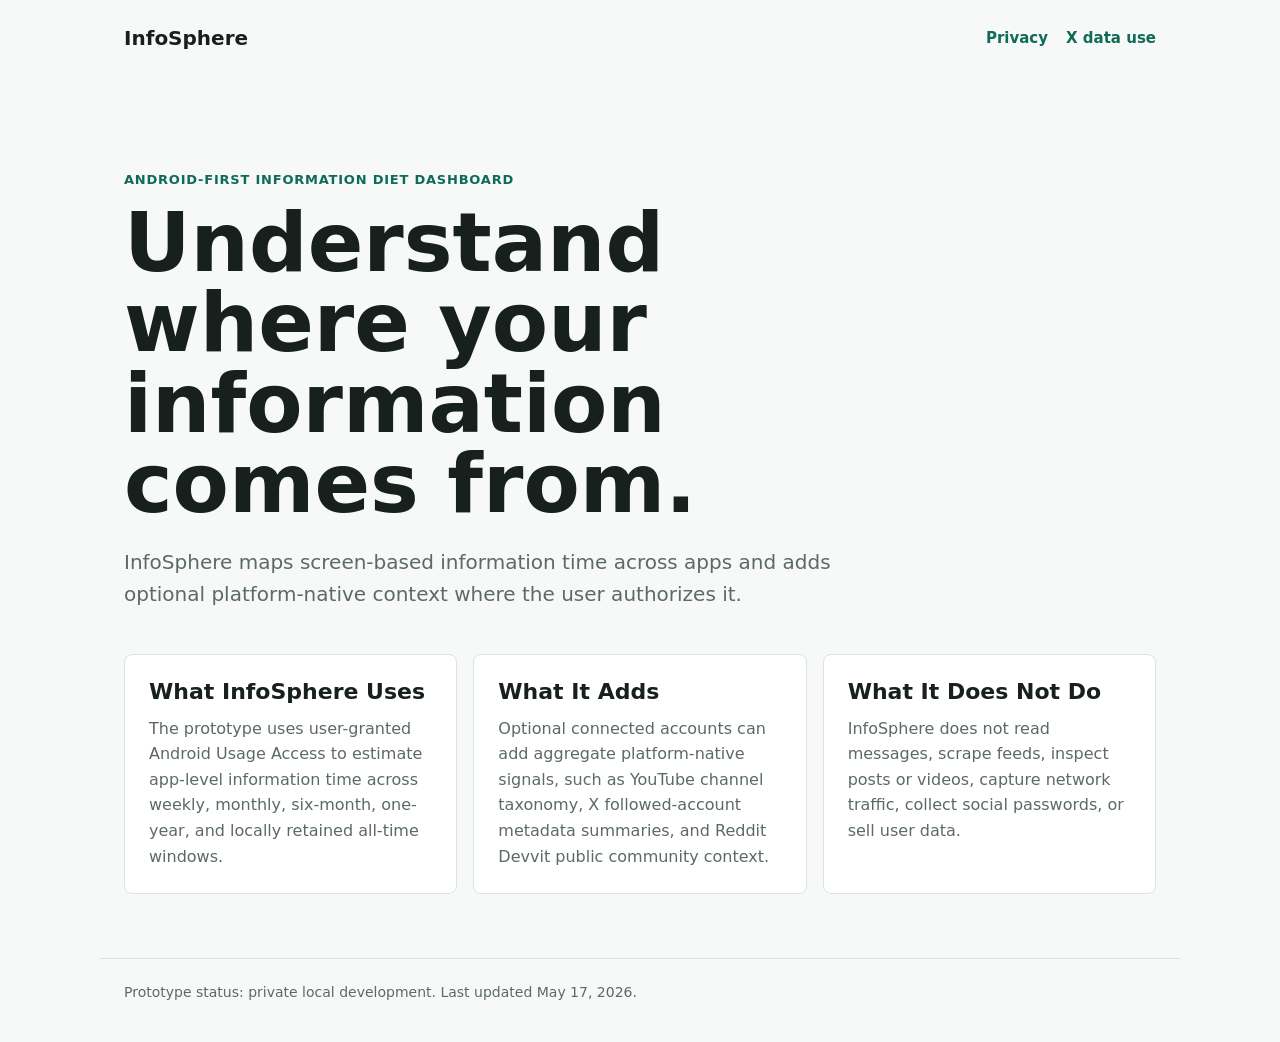
==== index.html @ ef08e214 "Add public InfoSphere site" ====
<!doctype html>
<html lang="en">
  <head>
    <meta charset="utf-8">
    <meta name="viewport" content="width=device-width, initial-scale=1">
    <title>InfoSphere</title>
    <meta
      name="description"
      content="InfoSphere helps people understand where their screen-based information comes from using local app usage and optional platform-native context."
    >
    <link rel="stylesheet" href="styles.css">
  </head>
  <body>
    <header class="site-header">
      <a class="brand" href="index.html" aria-label="InfoSphere home">InfoSphere</a>
      <nav aria-label="Primary">
        <a href="privacy.html">Privacy</a>
        <a href="x-data-use.html">X data use</a>
      </nav>
    </header>

    <main>
      <section class="hero" aria-labelledby="title">
        <p class="eyebrow">Android-first information diet dashboard</p>
        <h1 id="title">Understand where your information comes from.</h1>
        <p class="lede">
          InfoSphere maps screen-based information time across apps and adds optional platform-native context where the user authorizes it.
        </p>
      </section>

      <section class="content-grid" aria-label="Project summary">
        <article>
          <h2>What InfoSphere Uses</h2>
          <p>
            The prototype uses user-granted Android Usage Access to estimate app-level information time across weekly, monthly, six-month, one-year, and locally retained all-time windows.
          </p>
        </article>
        <article>
          <h2>What It Adds</h2>
          <p>
            Optional connected accounts can add aggregate platform-native signals, such as YouTube channel taxonomy, X followed-account metadata summaries, and Reddit Devvit public community context.
          </p>
        </article>
        <article>
          <h2>What It Does Not Do</h2>
          <p>
            InfoSphere does not read messages, scrape feeds, inspect posts or videos, capture network traffic, collect social passwords, or sell user data.
          </p>
        </article>
      </section>
    </main>

    <footer>
      <p>Prototype status: private local development. Last updated May 17, 2026.</p>
    </footer>
  </body>
</html>
---- styles.css ----
:root {
  color-scheme: light;
  --bg: #f7f9f8;
  --surface: #ffffff;
  --text: #17201d;
  --muted: #5c6a64;
  --line: #dbe4df;
  --accent: #0f6b57;
  --accent-soft: #e2f1ed;
}

* {
  box-sizing: border-box;
}

body {
  margin: 0;
  background: var(--bg);
  color: var(--text);
  font-family: Inter, ui-sans-serif, system-ui, -apple-system, BlinkMacSystemFont, "Segoe UI", sans-serif;
  line-height: 1.6;
}

a {
  color: var(--accent);
  text-decoration: none;
}

a:hover {
  text-decoration: underline;
}

.site-header {
  display: flex;
  align-items: center;
  justify-content: space-between;
  gap: 24px;
  max-width: 1080px;
  margin: 0 auto;
  padding: 22px 24px;
}

.brand {
  color: var(--text);
  font-size: 20px;
  font-weight: 800;
  letter-spacing: 0;
}

nav {
  display: flex;
  gap: 18px;
  flex-wrap: wrap;
  font-size: 15px;
  font-weight: 650;
}

main {
  max-width: 1080px;
  margin: 0 auto;
  padding: 42px 24px 64px;
}

.hero {
  max-width: 820px;
  padding: 52px 0 44px;
}

.eyebrow {
  margin: 0 0 12px;
  color: var(--accent);
  font-size: 13px;
  font-weight: 800;
  letter-spacing: 0.06em;
  text-transform: uppercase;
}

h1 {
  max-width: 820px;
  margin: 0;
  font-size: clamp(42px, 8vw, 82px);
  line-height: 0.98;
  letter-spacing: 0;
}

h2 {
  margin: 0 0 10px;
  font-size: 22px;
  line-height: 1.2;
  letter-spacing: 0;
}

p {
  margin: 0;
}

.lede {
  max-width: 720px;
  margin-top: 22px;
  color: var(--muted);
  font-size: 20px;
}

.content-grid {
  display: grid;
  grid-template-columns: repeat(3, minmax(0, 1fr));
  gap: 16px;
}

article {
  min-height: 220px;
  padding: 24px;
  background: var(--surface);
  border: 1px solid var(--line);
  border-radius: 8px;
}

article p,
.document p {
  color: var(--muted);
}

.document {
  max-width: 820px;
}

.document h1 {
  font-size: clamp(36px, 6vw, 64px);
}

.document h2 {
  margin-top: 34px;
}

code {
  padding: 2px 5px;
  background: var(--accent-soft);
  border-radius: 4px;
  color: #0d4d41;
  font-size: 0.95em;
}

footer {
  max-width: 1080px;
  margin: 0 auto;
  padding: 22px 24px 38px;
  border-top: 1px solid var(--line);
  color: var(--muted);
  font-size: 14px;
}

@media (max-width: 760px) {
  .site-header {
    align-items: flex-start;
    flex-direction: column;
  }

  main {
    padding-top: 20px;
  }

  .hero {
    padding-top: 28px;
  }

  .content-grid {
    grid-template-columns: 1fr;
  }
}
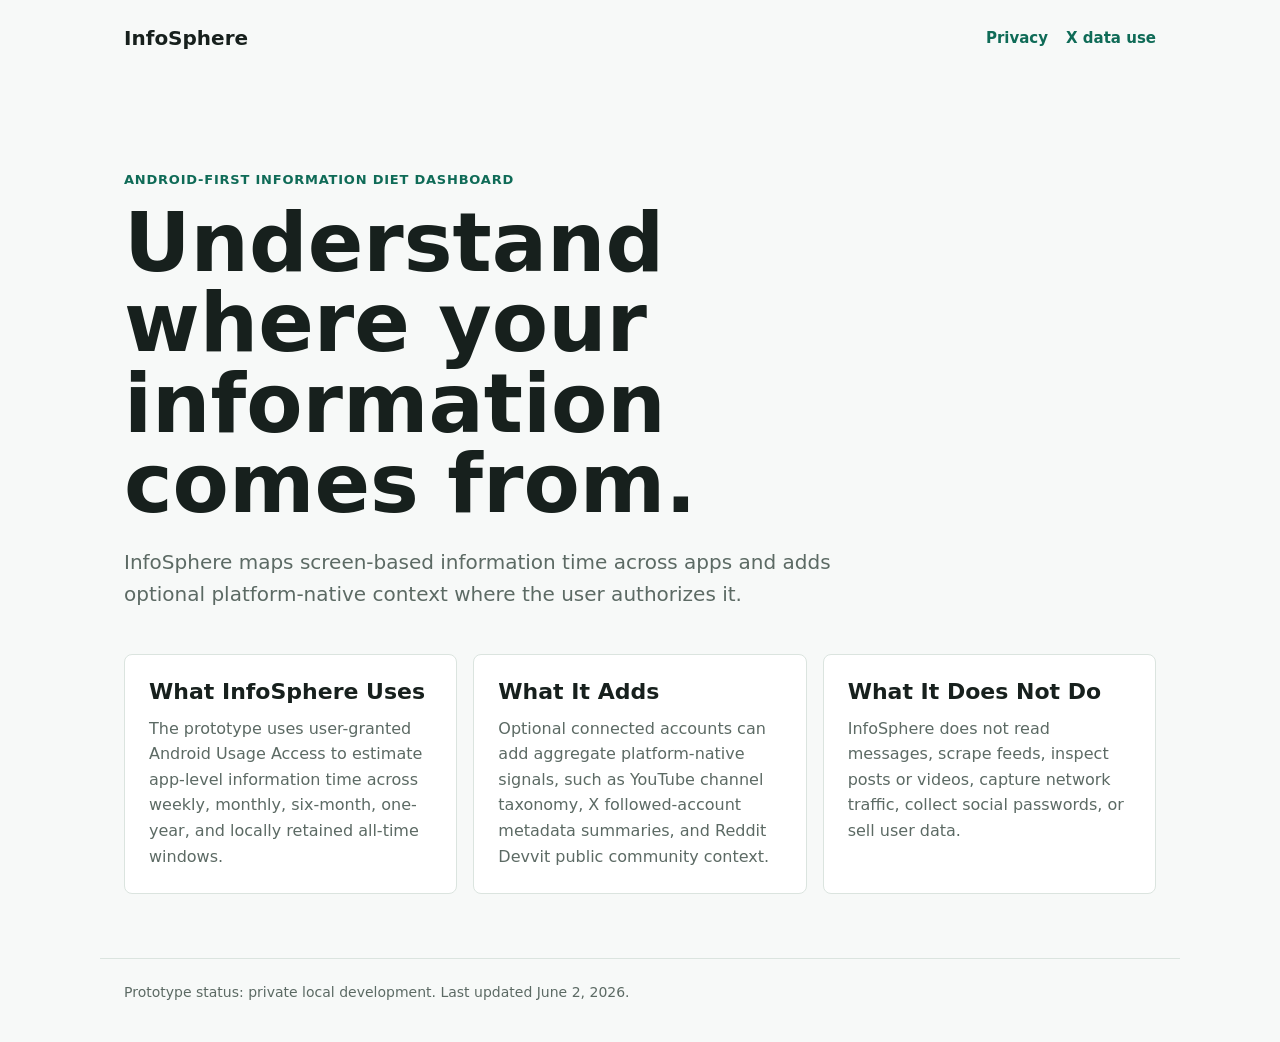
==== commit a7ea3444: "Update public X data use summary" ====
--- a/index.html
+++ b/index.html
@@ -51,7 +51,7 @@
     </main>
 
     <footer>
-      <p>Prototype status: private local development. Last updated May 17, 2026.</p>
+      <p>Prototype status: private local development. Last updated June 2, 2026.</p>
     </footer>
   </body>
 </html>
